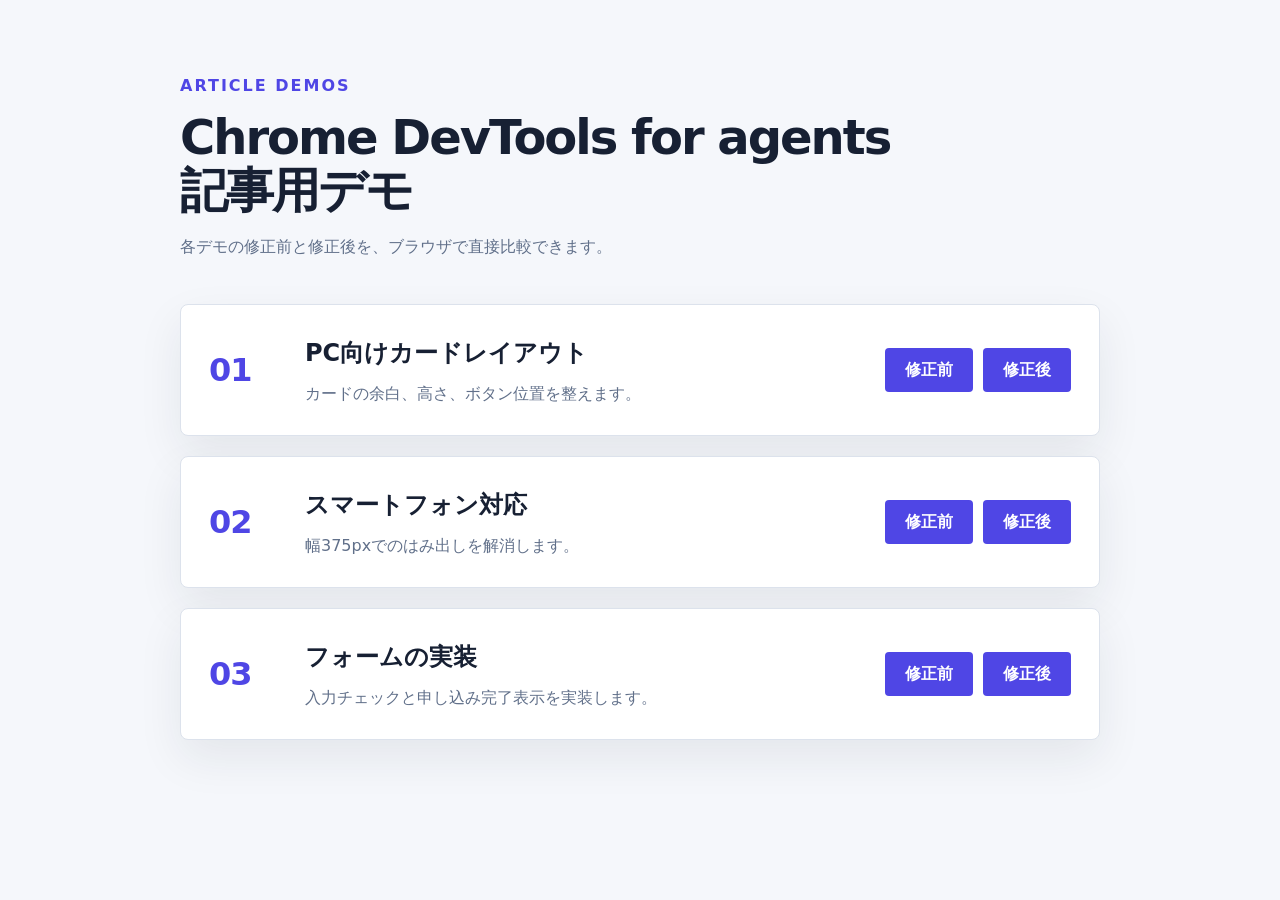
==== index.html @ aac0e538 "デモ作成" ====
<!doctype html>
<html lang="ja">
  <head>
    <meta charset="UTF-8" />
    <meta name="viewport" content="width=device-width, initial-scale=1.0" />
    <title>Chrome DevTools for agents 記事用デモ</title>
    <link rel="stylesheet" href="./demo/base.css" />
    <style>
      .demo-index {
        max-width: 960px;
        margin: 0 auto;
        padding: 72px 20px 88px;
      }

      .demo-index__header {
        margin-bottom: 44px;
      }

      .demo-index__title {
        max-width: 760px;
        margin: 12px 0 16px;
        font-size: 3rem;
        line-height: 1.1;
        letter-spacing: -2px;
      }

      .demo-index__lead {
        max-width: 680px;
        margin: 0;
        color: var(--color-text-muted);
        font-size: 1rem;
      }

      .demo-list {
        display: grid;
        gap: 20px;
        margin: 0;
        padding: 0;
        list-style: none;
      }

      .demo-item {
        display: grid;
        grid-template-columns: 72px 1fr auto;
        gap: 24px;
        align-items: center;
        padding: 28px;
        border: 1px solid var(--color-border);
        border-radius: var(--radius-card);
        background: var(--color-surface);
        box-shadow: var(--shadow-card);

        .demo-item__number {
          color: var(--color-primary);
          font-weight: bold;
          font-size: 2rem;
          letter-spacing: -1px;
        }

        h2 {
          margin: 0 0 6px;
          font-size: 1.5rem;
        }

        p {
          margin: 0;
          color: var(--color-text-muted);
        }

        .demo-item__links {
          display: flex;
          gap: 10px;
        }
      }

      .demo-link {
        display: inline-flex;
        align-items: center;
        justify-content: center;
        min-height: 44px;
        padding: 0 18px;
        border: 2px solid transparent;
        border-radius: var(--radius-control);
        background: var(--color-primary);
        color: #ffffff;
        font-weight: bold;
        text-decoration: none;
        transition: background-color 200ms, color 200ms;

        &:hover {
          border-color: var(--color-primary);
          background: var(--color-surface);
          color: var(--color-primary);
        }
      }

      @media (width <= 768px) {
        .demo-index {
          padding: 48px 16px 64px;
        }

        .demo-index__title {
          font-size: 2.5rem;
        }

        .demo-item {
          grid-template-columns: 1fr;
          gap: 12px;
          padding: 24px;
        }

        .demo-item__links {
          margin-top: 8px;
        }

        .demo-link {
          flex: 1;
        }
      }
    </style>
  </head>
  <body>
    <main class="demo-index">
      <header class="demo-index__header">
        <p class="eyebrow">Article demos</p>
        <h1 class="demo-index__title">Chrome DevTools for agents 記事用デモ</h1>
        <p class="demo-index__lead">各デモの修正前と修正後を、ブラウザで直接比較できます。</p>
      </header>

      <ol class="demo-list">
        <li class="demo-item">
          <span class="demo-item__number">01</span>
          <div>
            <h2>PC向けカードレイアウト</h2>
            <p>カードの余白、高さ、ボタン位置を整えます。</p>
          </div>
          <div class="demo-item__links">
            <a class="demo-link" href="./demo/01/before/index.html">修正前</a>
            <a class="demo-link demo-link--after" href="./demo/01/after/index.html">修正後</a>
          </div>
        </li>
        <li class="demo-item">
          <span class="demo-item__number">02</span>
          <div>
            <h2>スマートフォン対応</h2>
            <p>幅375pxでのはみ出しを解消します。</p>
          </div>
          <div class="demo-item__links">
            <a class="demo-link" href="./demo/02/before/index.html">修正前</a>
            <a class="demo-link demo-link--after" href="./demo/02/after/index.html">修正後</a>
          </div>
        </li>
        <li class="demo-item">
          <span class="demo-item__number">03</span>
          <div>
            <h2>フォームの実装</h2>
            <p>入力チェックと申し込み完了表示を実装します。</p>
          </div>
          <div class="demo-item__links">
            <a class="demo-link" href="./demo/03/before/index.html">修正前</a>
            <a class="demo-link demo-link--after" href="./demo/03/after/index.html">修正後</a>
          </div>
        </li>
      </ol>
    </main>
  </body>
</html>
---- demo/base.css ----
:root {
  color-scheme: light;
  --color-background: #f5f7fb;
  --color-surface: #ffffff;
  --color-text: #172033;
  --color-text-muted: #61708a;
  --color-primary: #4f46e5;
  --color-primary-dark: #3730a3;
  --color-primary-soft: #eef2ff;
  --color-border: #dce2ec;
  --color-error: #c03546;
  --color-error-soft: #fff1f2;
  --color-success: #087f5b;
  --color-success-soft: #e9fbf4;
  --radius-card: 8px;
  --radius-control: 4px;
  --shadow-card: 0 18px 45px #17203314;
  font-family: system-ui, -apple-system, BlinkMacSystemFont, "Segoe UI", sans-serif;
  color: var(--color-text);
  background: var(--color-background);
}

*,
*::before,
*::after {
  box-sizing: border-box;
}

html {
  scroll-behavior: smooth;
}

body {
  min-width: 320px;
  margin: 0;
  background: var(--color-background);
  color: var(--color-text);
  line-height: 1.7;
}

button,
input {
  font: inherit;
}

:focus-visible {
  outline: 3px solid var(--color-primary);
  outline-offset: 3px;
}

[hidden] {
  display: none !important;
}

.eyebrow {
  margin: 0;
  color: var(--color-primary);
  font-weight: bold;
  font-size: 1rem;
  letter-spacing: 2px;
  text-transform: uppercase;
}

.event-header {
  padding: 46px;
  border: 1px solid var(--color-border);
  border-radius: 8px;
  background: var(--color-surface);
  box-shadow: var(--shadow-card);
}

.event-title {
  margin: 12px 0 14px;
  font-size: 4rem;
  line-height: 1.1;
  letter-spacing: -2px;
}

.event-lead {
  margin: 0;
  color: var(--color-text-muted);
  font-size: 1rem;
}

.event-meta {
  display: flex;
  flex-wrap: wrap;
  gap: 24px;
  margin: 28px 0 0;
  padding: 12px 16px;
  border: 1px solid var(--color-border);
  border-radius: var(--radius-control);
  background: var(--color-background);
  list-style: none;

  li {
    font-weight: bold;
    font-size: 1rem;
  }
}

.section-heading {
  margin: 0 0 18px;
  font-size: 2rem;
  line-height: 1.2;
  letter-spacing: -1px;
}

.section-lead {
  max-width: 680px;
  margin: -8px 0 24px;
  color: var(--color-text-muted);
}

.plans {
  display: grid;
  margin: 0;
  padding: 0;
  list-style: none;
}

.plan-card {
  min-width: 0;
  border: 1px solid var(--color-border);
  border-radius: var(--radius-card);
  background: var(--color-surface);
  box-shadow: var(--shadow-card);

  h3 {
    margin: 0 0 10px;
    font-size: 1.5rem;
  }

  p {
    margin: 0 0 20px;
    color: var(--color-text-muted);
  }
}

.plan-card__label {
  display: inline-block;
  margin-bottom: 12px;
  color: var(--color-primary);
  font-weight: bold;
  font-size: 1rem;
  letter-spacing: 2px;
}

.button {
  display: inline-flex;
  align-items: center;
  justify-content: center;
  min-height: 48px;
  padding: 0 20px;
  border: 2px solid transparent;
  border-radius: var(--radius-control);
  background: var(--color-primary);
  color: #ffffff;
  font-weight: bold;
  line-height: 1.4;
  text-align: center;
  text-decoration: none;
  cursor: pointer;
  transition: background-color 200ms, color 200ms;

  &:hover {
    border-color: var(--color-primary);
    background: var(--color-surface);
    color: var(--color-primary);
  }
}

.registration {
  border: 1px solid var(--color-border);
  border-radius: var(--radius-card);
  background: var(--color-surface);
  box-shadow: var(--shadow-card);
}

.form-grid {
  display: grid;
  gap: 20px;
}

.field {
  label {
    display: block;
    margin-bottom: 7px;
    font-weight: bold;
  }

  input {
    display: block;
    width: 100%;
    height: 50px;
    padding: 0 14px;
    border: 1px solid #b9c3d3;
    border-radius: var(--radius-control);
    background: var(--color-surface);
    color: var(--color-text);

    &:focus {
      border-color: var(--color-primary);
      outline: 3px solid var(--color-primary-soft);
      outline-offset: 0;
    }
  }
}

.required {
  margin-left: 6px;
  color: var(--color-error);
  font-size: 1rem;
}

.field-error {
  min-height: 24px;
  margin: 6px 0 0;
  color: var(--color-error);
  font-weight: bold;
  font-size: 1rem;
}

.success-message {
  padding: 28px;
  border: 1px solid var(--color-success);
  border-radius: 8px;
  background: var(--color-success-soft);
  color: var(--color-success);

  h2 {
    margin: 0 0 8px;
    font-size: 1.5rem;
  }

  p {
    margin: 0;
  }
}
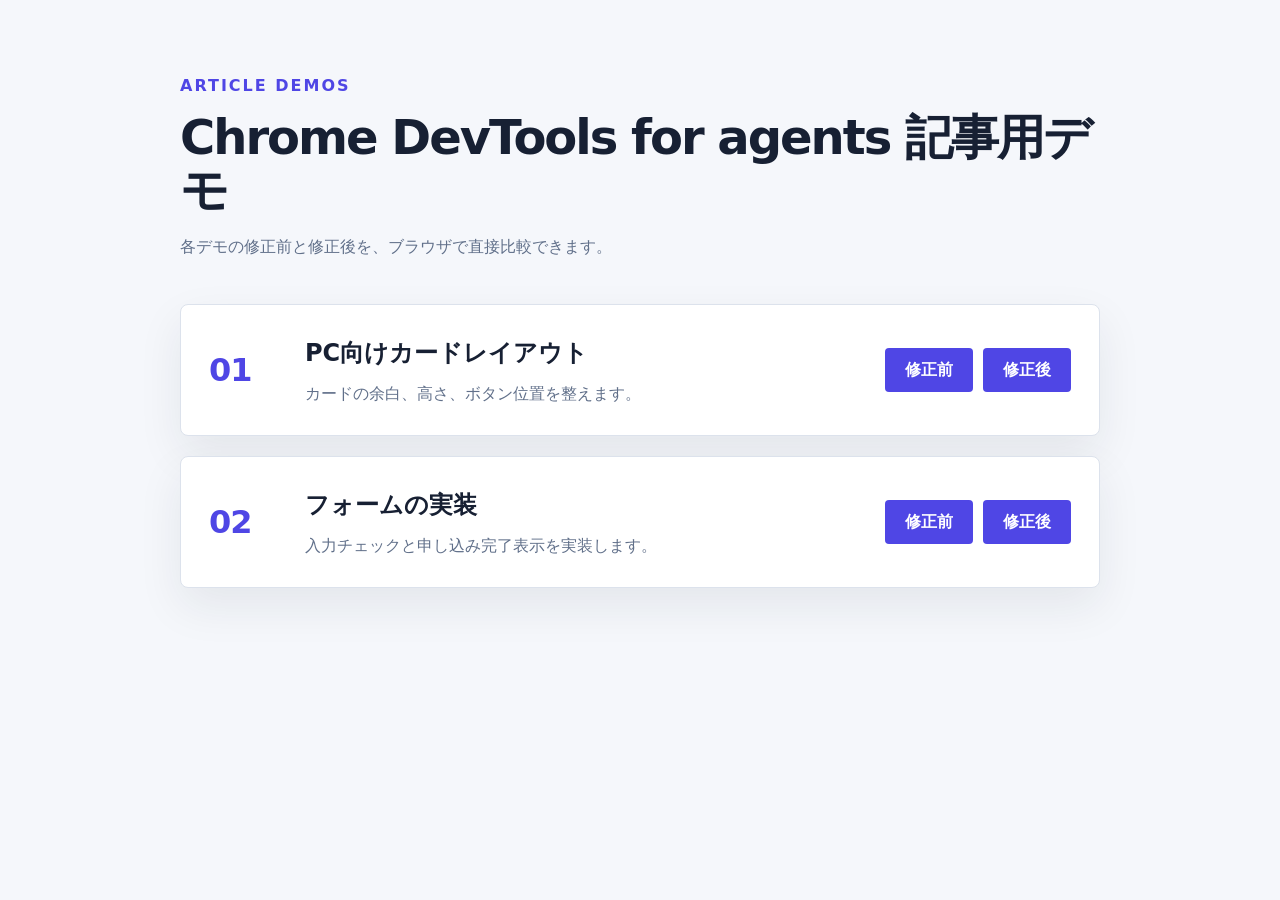
==== commit 696f4488: "デモ フィードバック対応" ====
--- a/index.html
+++ b/index.html
@@ -7,8 +7,8 @@
     <link rel="stylesheet" href="./demo/base.css" />
     <style>
       .demo-index {
+        width: 100%;
         max-width: 960px;
-        margin: 0 auto;
         padding: 72px 20px 88px;
       }
 
@@ -17,8 +17,7 @@
       }
 
       .demo-index__title {
-        max-width: 760px;
-        margin: 12px 0 16px;
+        margin-bottom: 16px;
         font-size: 3rem;
         line-height: 1.1;
         letter-spacing: -2px;
@@ -26,7 +25,6 @@
 
       .demo-index__lead {
         max-width: 680px;
-        margin: 0;
         color: var(--color-text-muted);
         font-size: 1rem;
       }
@@ -34,8 +32,6 @@
       .demo-list {
         display: grid;
         gap: 20px;
-        margin: 0;
-        padding: 0;
         list-style: none;
       }
 
@@ -58,12 +54,11 @@
         }
 
         h2 {
-          margin: 0 0 6px;
+          margin-bottom: 6px;
           font-size: 1.5rem;
         }
 
         p {
-          margin: 0;
           color: var(--color-text-muted);
         }
 
@@ -109,8 +104,8 @@
           padding: 24px;
         }
 
-        .demo-item__links {
-          margin-top: 8px;
+        .demo-item__number + div {
+          margin-bottom: 8px;
         }
 
         .demo-link {
@@ -136,29 +131,18 @@
           </div>
           <div class="demo-item__links">
             <a class="demo-link" href="./demo/01/before/index.html">修正前</a>
-            <a class="demo-link demo-link--after" href="./demo/01/after/index.html">修正後</a>
+            <a class="demo-link" href="./demo/01/after/index.html">修正後</a>
           </div>
         </li>
         <li class="demo-item">
           <span class="demo-item__number">02</span>
           <div>
-            <h2>スマートフォン対応</h2>
-            <p>幅375pxでのはみ出しを解消します。</p>
-          </div>
-          <div class="demo-item__links">
-            <a class="demo-link" href="./demo/02/before/index.html">修正前</a>
-            <a class="demo-link demo-link--after" href="./demo/02/after/index.html">修正後</a>
-          </div>
-        </li>
-        <li class="demo-item">
-          <span class="demo-item__number">03</span>
-          <div>
             <h2>フォームの実装</h2>
             <p>入力チェックと申し込み完了表示を実装します。</p>
           </div>
           <div class="demo-item__links">
-            <a class="demo-link" href="./demo/03/before/index.html">修正前</a>
-            <a class="demo-link demo-link--after" href="./demo/03/after/index.html">修正後</a>
+            <a class="demo-link" href="./demo/02/before/index.html">修正前</a>
+            <a class="demo-link" href="./demo/02/after/index.html">修正後</a>
           </div>
         </li>
       </ol>
--- a/demo/base.css
+++ b/demo/base.css
@@ -5,7 +5,6 @@
   --color-text: #172033;
   --color-text-muted: #61708a;
   --color-primary: #4f46e5;
-  --color-primary-dark: #3730a3;
   --color-primary-soft: #eef2ff;
   --color-border: #dce2ec;
   --color-error: #c03546;
@@ -24,6 +23,8 @@
 *::before,
 *::after {
   box-sizing: border-box;
+  margin: 0;
+  padding: 0;
 }
 
 html {
@@ -31,8 +32,9 @@
 }
 
 body {
+  display: grid;
+  justify-items: center;
   min-width: 320px;
-  margin: 0;
   background: var(--color-background);
   color: var(--color-text);
   line-height: 1.7;
@@ -53,7 +55,7 @@
 }
 
 .eyebrow {
-  margin: 0;
+  margin-bottom: 12px;
   color: var(--color-primary);
   font-weight: bold;
   font-size: 1rem;
@@ -70,14 +72,14 @@
 }
 
 .event-title {
-  margin: 12px 0 14px;
+  margin-bottom: 14px;
   font-size: 4rem;
   line-height: 1.1;
   letter-spacing: -2px;
 }
 
 .event-lead {
-  margin: 0;
+  margin-bottom: 28px;
   color: var(--color-text-muted);
   font-size: 1rem;
 }
@@ -86,7 +88,6 @@
   display: flex;
   flex-wrap: wrap;
   gap: 24px;
-  margin: 28px 0 0;
   padding: 12px 16px;
   border: 1px solid var(--color-border);
   border-radius: var(--radius-control);
@@ -100,7 +101,7 @@
 }
 
 .section-heading {
-  margin: 0 0 18px;
+  margin-bottom: 10px;
   font-size: 2rem;
   line-height: 1.2;
   letter-spacing: -1px;
@@ -108,14 +109,12 @@
 
 .section-lead {
   max-width: 680px;
-  margin: -8px 0 24px;
+  margin-bottom: 24px;
   color: var(--color-text-muted);
 }
 
 .plans {
   display: grid;
-  margin: 0;
-  padding: 0;
   list-style: none;
 }
 
@@ -127,12 +126,12 @@
   box-shadow: var(--shadow-card);
 
   h3 {
-    margin: 0 0 10px;
+    margin-bottom: 10px;
     font-size: 1.5rem;
   }
 
   p {
-    margin: 0 0 20px;
+    margin-bottom: 20px;
     color: var(--color-text-muted);
   }
 }
@@ -184,7 +183,9 @@
 
 .field {
   label {
-    display: block;
+    display: grid;
+    grid-template-columns: max-content max-content;
+    column-gap: 6px;
     margin-bottom: 7px;
     font-weight: bold;
   }
@@ -208,14 +209,13 @@
 }
 
 .required {
-  margin-left: 6px;
   color: var(--color-error);
   font-size: 1rem;
 }
 
 .field-error {
   min-height: 24px;
-  margin: 6px 0 0;
+  padding-top: 6px;
   color: var(--color-error);
   font-weight: bold;
   font-size: 1rem;
@@ -227,13 +227,4 @@
   border-radius: 8px;
   background: var(--color-success-soft);
   color: var(--color-success);
-
-  h2 {
-    margin: 0 0 8px;
-    font-size: 1.5rem;
-  }
-
-  p {
-    margin: 0;
-  }
-}
+}
